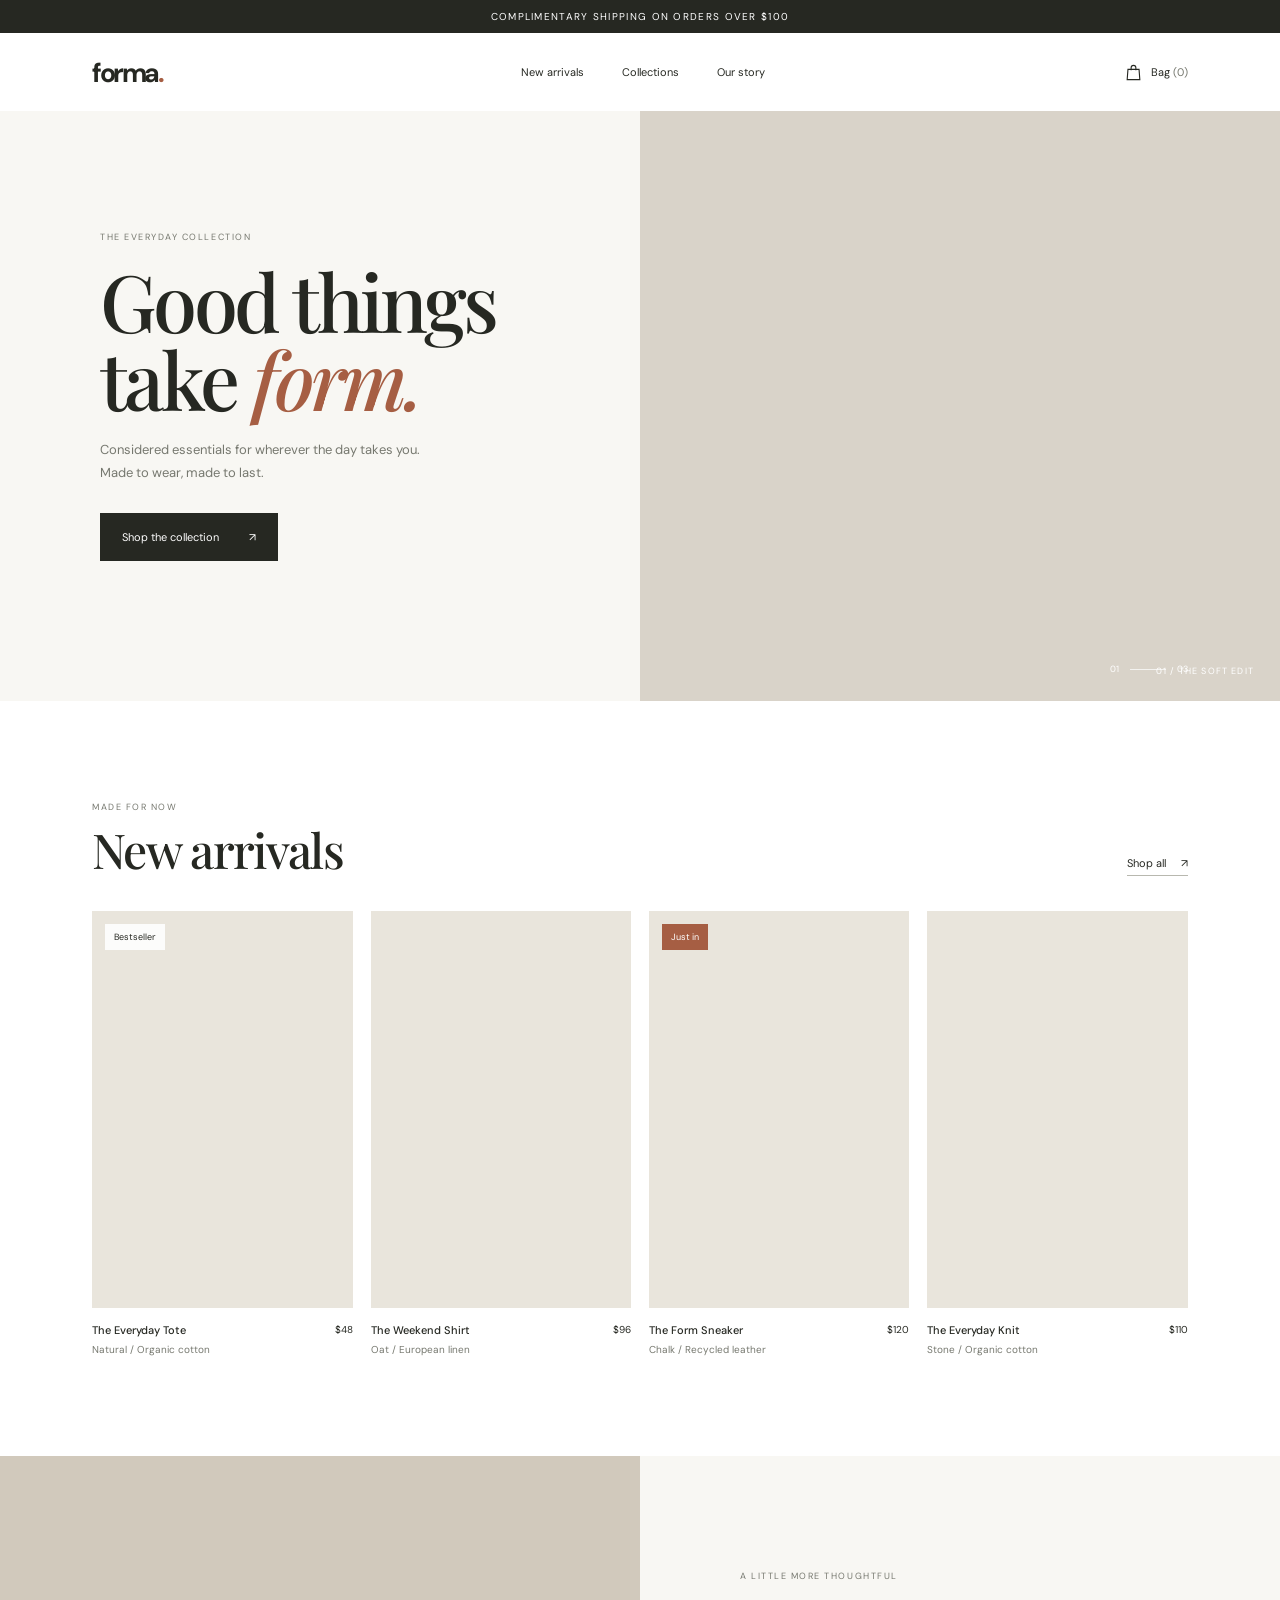
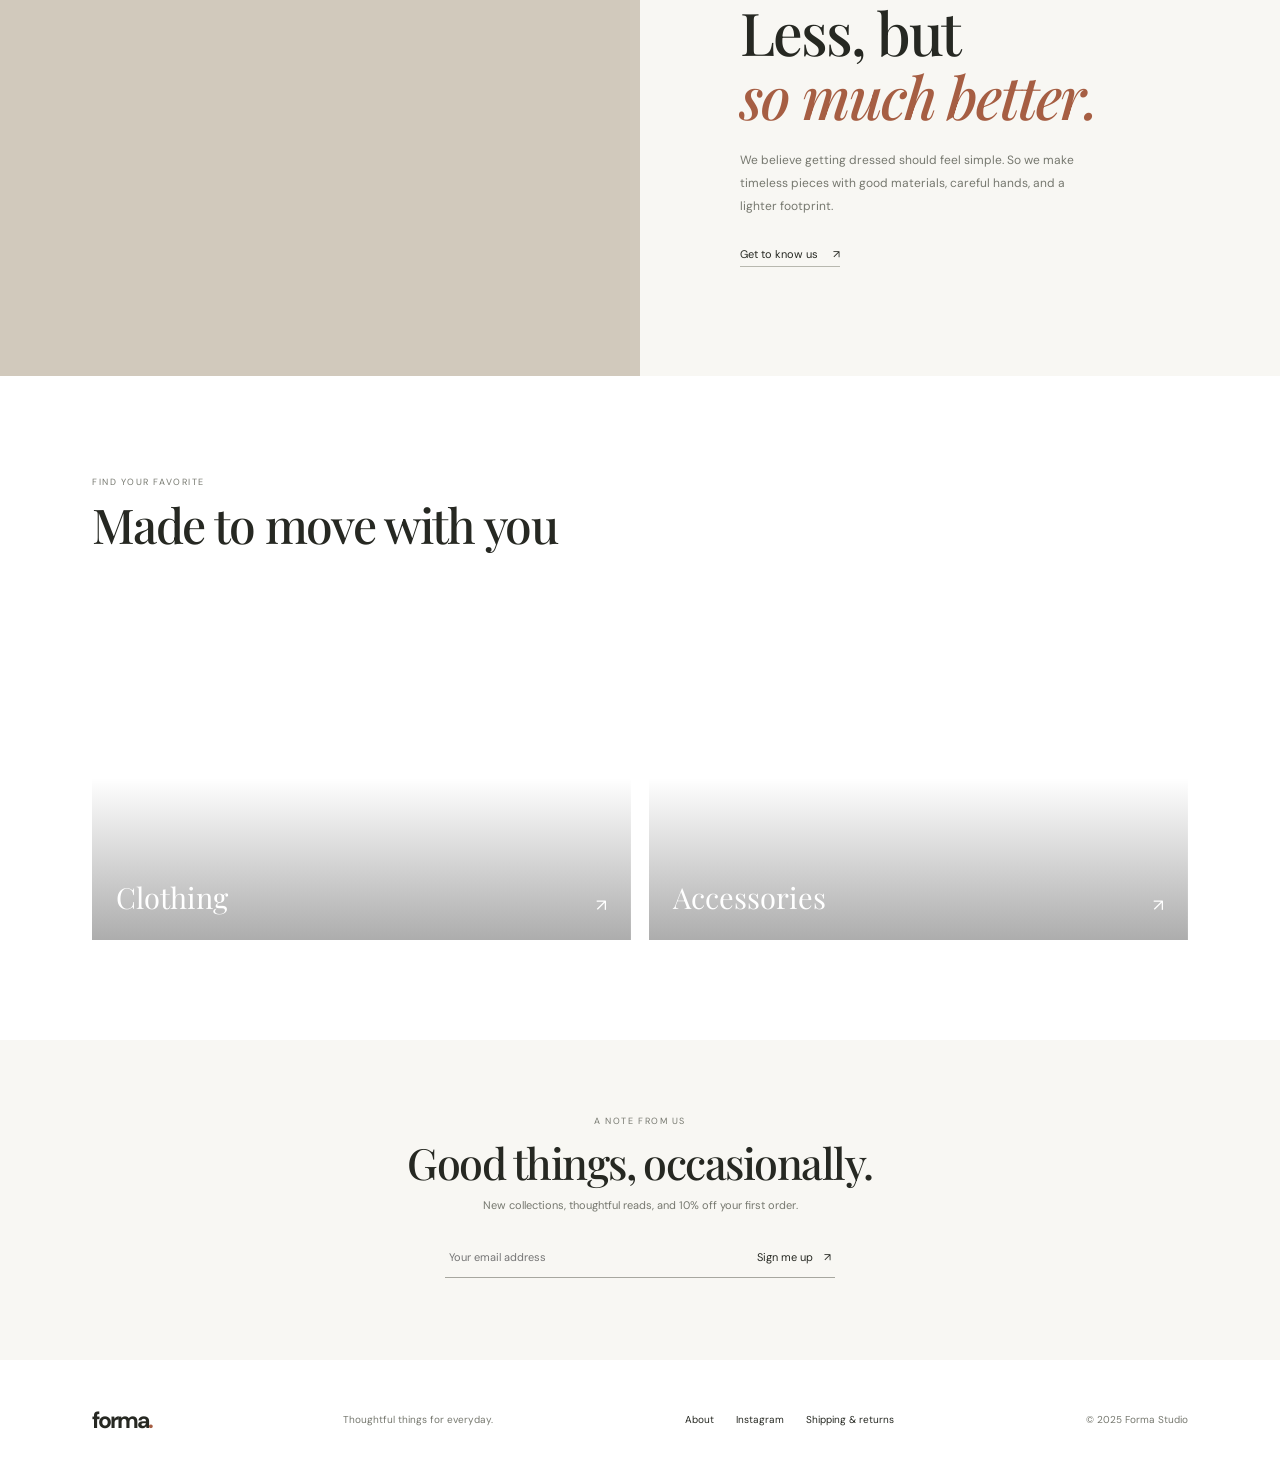
==== website/index.html @ a3ec97dd "website" ====
<!DOCTYPE html>
<html lang="en">
<head>
  <meta charset="UTF-8">
  <meta name="viewport" content="width=device-width, initial-scale=1.0">
  <meta name="description" content="Everyday pieces, thoughtfully made. Shop the latest collection at Forma.">
  <title>Forma — Everyday, elevated</title>
  <link rel="preconnect" href="https://fonts.googleapis.com">
  <link rel="preconnect" href="https://fonts.gstatic.com" crossorigin>
  <link href="https://fonts.googleapis.com/css2?family=DM+Sans:wght@400;500;600;700&family=Playfair+Display:wght@500;600&display=swap" rel="stylesheet">
  <link rel="stylesheet" href="styles.css">
</head>
<body>
  <div class="announcement">Complimentary shipping on orders over $100</div>

  <header class="site-header">
    <a class="wordmark" href="#" aria-label="Forma home">forma<span>.</span></a>
    <nav class="main-nav" aria-label="Main navigation">
      <a href="#new-arrivals">New arrivals</a>
      <a href="#collections">Collections</a>
      <a href="#our-story">Our story</a>
    </nav>
    <a class="bag-link" href="#new-arrivals" aria-label="Shopping bag, 0 items">
      <svg viewBox="0 0 24 24" aria-hidden="true"><path d="M5 8h14l1 13H4L5 8Z"/><path d="M9 9V6a3 3 0 0 1 6 0v3"/></svg>
      <span>Bag <span class="bag-count">(0)</span></span>
    </a>
  </header>

  <main>
    <section class="hero" aria-labelledby="hero-title">
      <div class="hero-content">
        <p class="eyebrow">The everyday collection</p>
        <h1 id="hero-title">Good things<br>take <em>form.</em></h1>
        <p class="hero-copy">Considered essentials for wherever the day takes you. Made to wear, made to last.</p>
        <a class="button button-dark" href="#new-arrivals">Shop the collection <span aria-hidden="true">↗</span></a>
      </div>
      <div class="hero-image" role="img" aria-label="Model wearing a relaxed neutral outfit">
        <span class="image-note">01 / THE SOFT EDIT</span>
      </div>
      <div class="hero-index"><span>01</span><span class="index-line"></span><span>03</span></div>
    </section>

    <section class="featured section-wrap" id="new-arrivals">
      <div class="section-heading">
        <div>
          <p class="eyebrow">Made for now</p>
          <h2>New arrivals</h2>
        </div>
        <a class="text-link" href="#collections">Shop all <span aria-hidden="true">↗</span></a>
      </div>

      <div class="product-grid">
        <article class="product-card">
          <a class="product-image product-one" href="#collections" aria-label="Shop The Everyday Tote">
            <span class="badge">Bestseller</span>
            <span class="quick-view">View item <span aria-hidden="true">↗</span></span>
          </a>
          <div class="product-info"><div><h3>The Everyday Tote</h3><p>Natural / Organic cotton</p></div><span>$48</span></div>
        </article>
        <article class="product-card">
          <a class="product-image product-two" href="#collections" aria-label="Shop The Weekend Shirt">
            <span class="quick-view">View item <span aria-hidden="true">↗</span></span>
          </a>
          <div class="product-info"><div><h3>The Weekend Shirt</h3><p>Oat / European linen</p></div><span>$96</span></div>
        </article>
        <article class="product-card">
          <a class="product-image product-three" href="#collections" aria-label="Shop The Form Sneaker">
            <span class="badge badge-new">Just in</span>
            <span class="quick-view">View item <span aria-hidden="true">↗</span></span>
          </a>
          <div class="product-info"><div><h3>The Form Sneaker</h3><p>Chalk / Recycled leather</p></div><span>$120</span></div>
        </article>
        <article class="product-card">
          <a class="product-image product-four" href="#collections" aria-label="Shop The Everyday Knit">
            <span class="quick-view">View item <span aria-hidden="true">↗</span></span>
          </a>
          <div class="product-info"><div><h3>The Everyday Knit</h3><p>Stone / Organic cotton</p></div><span>$110</span></div>
        </article>
      </div>
    </section>

    <section class="story" id="our-story">
      <div class="story-image" role="img" aria-label="Thoughtful, sustainable clothing details"></div>
      <div class="story-copy">
        <p class="eyebrow">A little more thoughtful</p>
        <h2>Less, but<br><em>so much better.</em></h2>
        <p>We believe getting dressed should feel simple. So we make timeless pieces with good materials, careful hands, and a lighter footprint.</p>
        <a class="text-link" href="#collections">Get to know us <span aria-hidden="true">↗</span></a>
      </div>
    </section>

    <section class="collections section-wrap" id="collections">
      <div class="section-heading">
        <div><p class="eyebrow">Find your favorite</p><h2>Made to move with you</h2></div>
      </div>
      <div class="collection-grid">
        <a href="#new-arrivals" class="collection-card collection-clothing"><span>Clothing</span><span aria-hidden="true">↗</span></a>
        <a href="#new-arrivals" class="collection-card collection-accessories"><span>Accessories</span><span aria-hidden="true">↗</span></a>
      </div>
    </section>

    <section class="newsletter">
      <p class="eyebrow">A note from us</p>
      <h2>Good things, occasionally.</h2>
      <p>New collections, thoughtful reads, and 10% off your first order.</p>
      <form class="signup-form" action="#" method="get">
        <label class="visually-hidden" for="email">Email address</label>
        <input id="email" type="email" name="email" placeholder="Your email address" required>
        <button type="submit" aria-label="Subscribe">Sign me up <span aria-hidden="true">↗</span></button>
      </form>
    </section>
  </main>

  <footer class="site-footer">
    <a class="wordmark" href="#" aria-label="Forma home">forma<span>.</span></a>
    <p>Thoughtful things for everyday.</p>
    <div class="footer-links"><a href="#our-story">About</a><a href="#collections">Instagram</a><a href="#collections">Shipping & returns</a></div>
    <span class="copyright">© 2025 Forma Studio</span>
  </footer>
</body>
</html>
---- website/styles.css ----
:root {
  --ink: #262822;
  --muted: #76786f;
  --paper: #f8f7f3;
  --sand: #e9e5dc;
  --accent: #a65e43;
  --line: #e8e6df;
  --sans: "DM Sans", sans-serif;
  --serif: "Playfair Display", Georgia, serif;
}

* { box-sizing: border-box; }

html { scroll-behavior: smooth; }

body {
  margin: 0;
  color: var(--ink);
  background: #fff;
  font-family: var(--sans);
  font-size: 14px;
  -webkit-font-smoothing: antialiased;
}

a { color: inherit; text-decoration: none; }

.announcement {
  padding: 10px 20px;
  color: #fff;
  background: var(--ink);
  text-align: center;
  font-size: 10px;
  letter-spacing: .13em;
  text-transform: uppercase;
}

.site-header {
  height: 78px;
  padding: 0 7.2%;
  display: flex;
  align-items: center;
  justify-content: space-between;
  background: #fff;
}

.wordmark {
  font-size: 27px;
  font-weight: 700;
  letter-spacing: -.09em;
}

.wordmark span { color: var(--accent); }

.main-nav, .footer-links {
  display: flex;
  align-items: center;
  gap: 38px;
}

.main-nav a, .bag-link, .footer-links a {
  font-size: 11px;
  transition: color .2s ease;
}

.main-nav a:hover, .bag-link:hover, .footer-links a:hover { color: var(--accent); }

.bag-link { display: flex; align-items: center; gap: 8px; }
.bag-link svg { width: 19px; fill: none; stroke: currentColor; stroke-width: 1.4; }
.bag-count { color: var(--muted); }

.hero {
  min-height: 590px;
  position: relative;
  display: grid;
  grid-template-columns: 1fr 1fr;
  background: var(--paper);
}

.hero-content {
  align-self: center;
  justify-self: center;
  width: min(440px, 78%);
  padding: 55px 0 75px;
  z-index: 1;
}

.eyebrow {
  margin: 0 0 18px;
  color: var(--muted);
  font-size: 9px;
  letter-spacing: .17em;
  text-transform: uppercase;
}

h1, h2, h3, p { margin-top: 0; }

h1, h2 {
  font-family: var(--serif);
  font-weight: 500;
}

h1 {
  margin-bottom: 20px;
  font-size: clamp(52px, 6.2vw, 84px);
  line-height: .99;
  letter-spacing: -.045em;
}

h1 em, .story-copy h2 em { color: var(--accent); font-weight: 500; }

.hero-copy {
  max-width: 350px;
  margin-bottom: 29px;
  color: var(--muted);
  font-size: 13px;
  line-height: 1.8;
}

.button {
  min-height: 48px;
  padding: 0 22px;
  display: inline-flex;
  align-items: center;
  justify-content: space-between;
  gap: 30px;
  font-size: 11px;
  transition: background .2s ease, color .2s ease;
}

.button-dark { color: #fff; background: var(--ink); }
.button-dark:hover { background: var(--accent); }

.hero-image {
  position: relative;
  min-height: 590px;
  background: #d9d3c9 url("https://images.unsplash.com/photo-1539109136881-3be0616acf4b?auto=format&fit=crop&w=1400&q=85") center 38% / cover;
}

.image-note {
  position: absolute;
  right: 26px;
  bottom: 24px;
  color: #fff;
  font-size: 9px;
  letter-spacing: .13em;
}

.hero-index {
  position: absolute;
  right: 7.2%;
  bottom: 26px;
  display: flex;
  align-items: center;
  gap: 11px;
  color: #fff;
  font-size: 9px;
}

.index-line { width: 36px; height: 1px; background: rgba(255,255,255,.7); }

.section-wrap { padding: 100px 7.2%; }

.section-heading {
  margin-bottom: 35px;
  display: flex;
  align-items: end;
  justify-content: space-between;
}

.section-heading .eyebrow { margin-bottom: 10px; }

h2 {
  margin-bottom: 0;
  font-size: clamp(32px, 4vw, 48px);
  line-height: 1.1;
  letter-spacing: -.035em;
}

.text-link {
  padding-bottom: 5px;
  border-bottom: 1px solid #b8b8af;
  font-size: 11px;
}

.text-link span { margin-left: 12px; }
.text-link:hover { color: var(--accent); border-color: var(--accent); }

.product-grid {
  display: grid;
  grid-template-columns: repeat(4, 1fr);
  gap: 18px;
}

.product-image {
  height: clamp(250px, 31vw, 410px);
  position: relative;
  display: block;
  overflow: hidden;
  background-color: var(--sand);
  background-position: center;
  background-size: cover;
}

.product-image::after {
  position: absolute;
  inset: 0;
  background: rgba(38, 40, 34, 0);
  content: "";
  transition: background .25s ease;
}

.product-image:hover::after { background: rgba(38, 40, 34, .08); }
.product-one { background-image: url("https://images.unsplash.com/photo-1590874103328-eac38a683ce7?auto=format&fit=crop&w=800&q=80"); }
.product-two { background-image: url("https://images.unsplash.com/photo-1598554747436-c9293d6a588f?auto=format&fit=crop&w=800&q=80"); }
.product-three { background-image: url("https://images.unsplash.com/photo-1549298916-b41d501d3772?auto=format&fit=crop&w=800&q=80"); }
.product-four { background-image: url("https://images.unsplash.com/photo-1576566588028-4147f3842f27?auto=format&fit=crop&w=800&q=80"); }

.badge {
  position: absolute;
  top: 13px;
  left: 13px;
  z-index: 1;
  padding: 7px 9px;
  background: rgba(255,255,255,.88);
  font-size: 9px;
}

.badge-new { color: white; background: var(--accent); }

.quick-view {
  position: absolute;
  right: 12px;
  bottom: 12px;
  left: 12px;
  z-index: 1;
  padding: 13px;
  display: flex;
  justify-content: space-between;
  color: var(--ink);
  background: rgba(255,255,255,.94);
  font-size: 10px;
  opacity: 0;
  transform: translateY(5px);
  transition: opacity .2s ease, transform .2s ease;
}

.product-image:hover .quick-view, .product-image:focus-visible .quick-view { opacity: 1; transform: translateY(0); }

.product-info {
  padding-top: 15px;
  display: flex;
  align-items: start;
  justify-content: space-between;
  gap: 8px;
}

.product-info h3 { margin-bottom: 6px; font-size: 11px; font-weight: 500; }
.product-info p, .product-info > span { margin: 0; color: var(--muted); font-size: 10px; }
.product-info > span { color: var(--ink); }

.story {
  min-height: 520px;
  display: grid;
  grid-template-columns: 1fr 1fr;
  background: var(--paper);
}

.story-image {
  min-height: 520px;
  background: #d1c9bc url("https://images.unsplash.com/photo-1483985988355-763728e1935b?auto=format&fit=crop&w=1300&q=85") center 45% / cover;
}

.story-copy {
  width: min(440px, 76%);
  align-self: center;
  justify-self: center;
  padding: 65px 0;
}

.story-copy h2 { margin-bottom: 20px; font-size: clamp(38px, 4.8vw, 59px); }
.story-copy > p:not(.eyebrow) { max-width: 360px; margin-bottom: 26px; color: var(--muted); font-size: 12px; line-height: 1.9; }

.collections .section-heading { margin-bottom: 30px; }
.collection-grid { display: grid; grid-template-columns: 1fr 1fr; gap: 18px; }

.collection-card {
  min-height: 360px;
  padding: 24px;
  display: flex;
  align-items: end;
  justify-content: space-between;
  color: #fff;
  background-position: center;
  background-size: cover;
  font-family: var(--serif);
  font-size: 29px;
  transition: background-size .3s ease;
}

.collection-clothing { background-image: linear-gradient(0deg, rgba(20,20,20,.35), transparent 45%), url("https://images.unsplash.com/photo-1483985988355-763728e1935b?auto=format&fit=crop&w=1200&q=80"); }
.collection-accessories { background-image: linear-gradient(0deg, rgba(20,20,20,.35), transparent 45%), url("https://images.unsplash.com/photo-1490481651871-ab68de25d43d?auto=format&fit=crop&w=1200&q=80"); }
.collection-card > span:last-child { font-family: var(--sans); font-size: 17px; }

.newsletter {
  padding: 75px 20px 82px;
  text-align: center;
  background: var(--paper);
}

.newsletter .eyebrow { margin-bottom: 12px; }
.newsletter h2 { margin-bottom: 11px; font-size: clamp(30px, 4vw, 43px); }
.newsletter > p:not(.eyebrow) { margin-bottom: 25px; color: var(--muted); font-size: 11px; }

.signup-form {
  width: min(390px, 100%);
  margin: auto;
  display: flex;
  border-bottom: 1px solid #a7a79f;
}

.signup-form input {
  min-width: 0;
  flex: 1;
  padding: 13px 4px;
  border: 0;
  outline: 0;
  background: transparent;
  font: 11px var(--sans);
}

.signup-form button {
  border: 0;
  padding: 0 4px;
  background: transparent;
  color: var(--ink);
  font: 11px var(--sans);
  cursor: pointer;
}

.signup-form button span { margin-left: 8px; }

.site-footer {
  min-height: 120px;
  padding: 28px 7.2%;
  display: flex;
  align-items: center;
  justify-content: space-between;
  gap: 24px;
}

.site-footer .wordmark { font-size: 23px; }
.site-footer > p, .copyright { margin: 0; color: var(--muted); font-size: 10px; }
.footer-links { gap: 22px; }
.footer-links a { font-size: 10px; }

.visually-hidden {
  position: absolute;
  width: 1px;
  height: 1px;
  padding: 0;
  margin: -1px;
  overflow: hidden;
  clip: rect(0, 0, 0, 0);
  white-space: nowrap;
  border: 0;
}

@media (max-width: 800px) {
  .site-header { height: 68px; padding: 0 5%; }
  .main-nav { gap: 18px; }
  .hero { min-height: 500px; grid-template-columns: .9fr 1.1fr; }
  .hero-image { min-height: 500px; }
  .hero-content { width: 82%; }
  .section-wrap { padding: 75px 5%; }
  .product-grid { grid-template-columns: repeat(2, 1fr); row-gap: 28px; }
  .product-image { height: clamp(280px, 55vw, 430px); }
  .site-footer { padding: 28px 5%; flex-wrap: wrap; }
}

@media (max-width: 560px) {
  .announcement { font-size: 8px; }
  .site-header { height: 62px; }
  .wordmark { font-size: 24px; }
  .main-nav { display: none; }
  .hero { min-height: auto; grid-template-columns: 1fr; }
  .hero-content { width: 84%; padding: 58px 0 45px; }
  h1 { font-size: 64px; }
  .hero-image { min-height: 390px; }
  .hero-index { right: 6%; bottom: 20px; }
  .section-wrap { padding: 64px 5%; }
  .section-heading { margin-bottom: 24px; }
  .section-heading h2 { font-size: 34px; }
  .product-grid { gap: 25px 12px; }
  .product-image { height: 57vw; min-height: 210px; }
  .quick-view { display: none; }
  .product-info { padding-top: 11px; }
  .product-info h3 { font-size: 10px; }
  .product-info p, .product-info > span { font-size: 9px; }
  .story { grid-template-columns: 1fr; }
  .story-image { min-height: 360px; }
  .story-copy { width: 84%; padding: 53px 0 62px; }
  .collection-grid { grid-template-columns: 1fr; gap: 12px; }
  .collection-card { min-height: 310px; }
  .newsletter { padding: 63px 8%; }
  .site-footer { justify-content: center; text-align: center; }
  .site-footer .wordmark { flex-basis: 100%; }
  .site-footer > p { flex-basis: 100%; margin-top: -18px; }
  .footer-links { flex-wrap: wrap; justify-content: center; }
  .copyright { flex-basis: 100%; }
}

@media (prefers-reduced-motion: reduce) {
  *, *::before, *::after { scroll-behavior: auto !important; transition-duration: .01ms !important; }
}
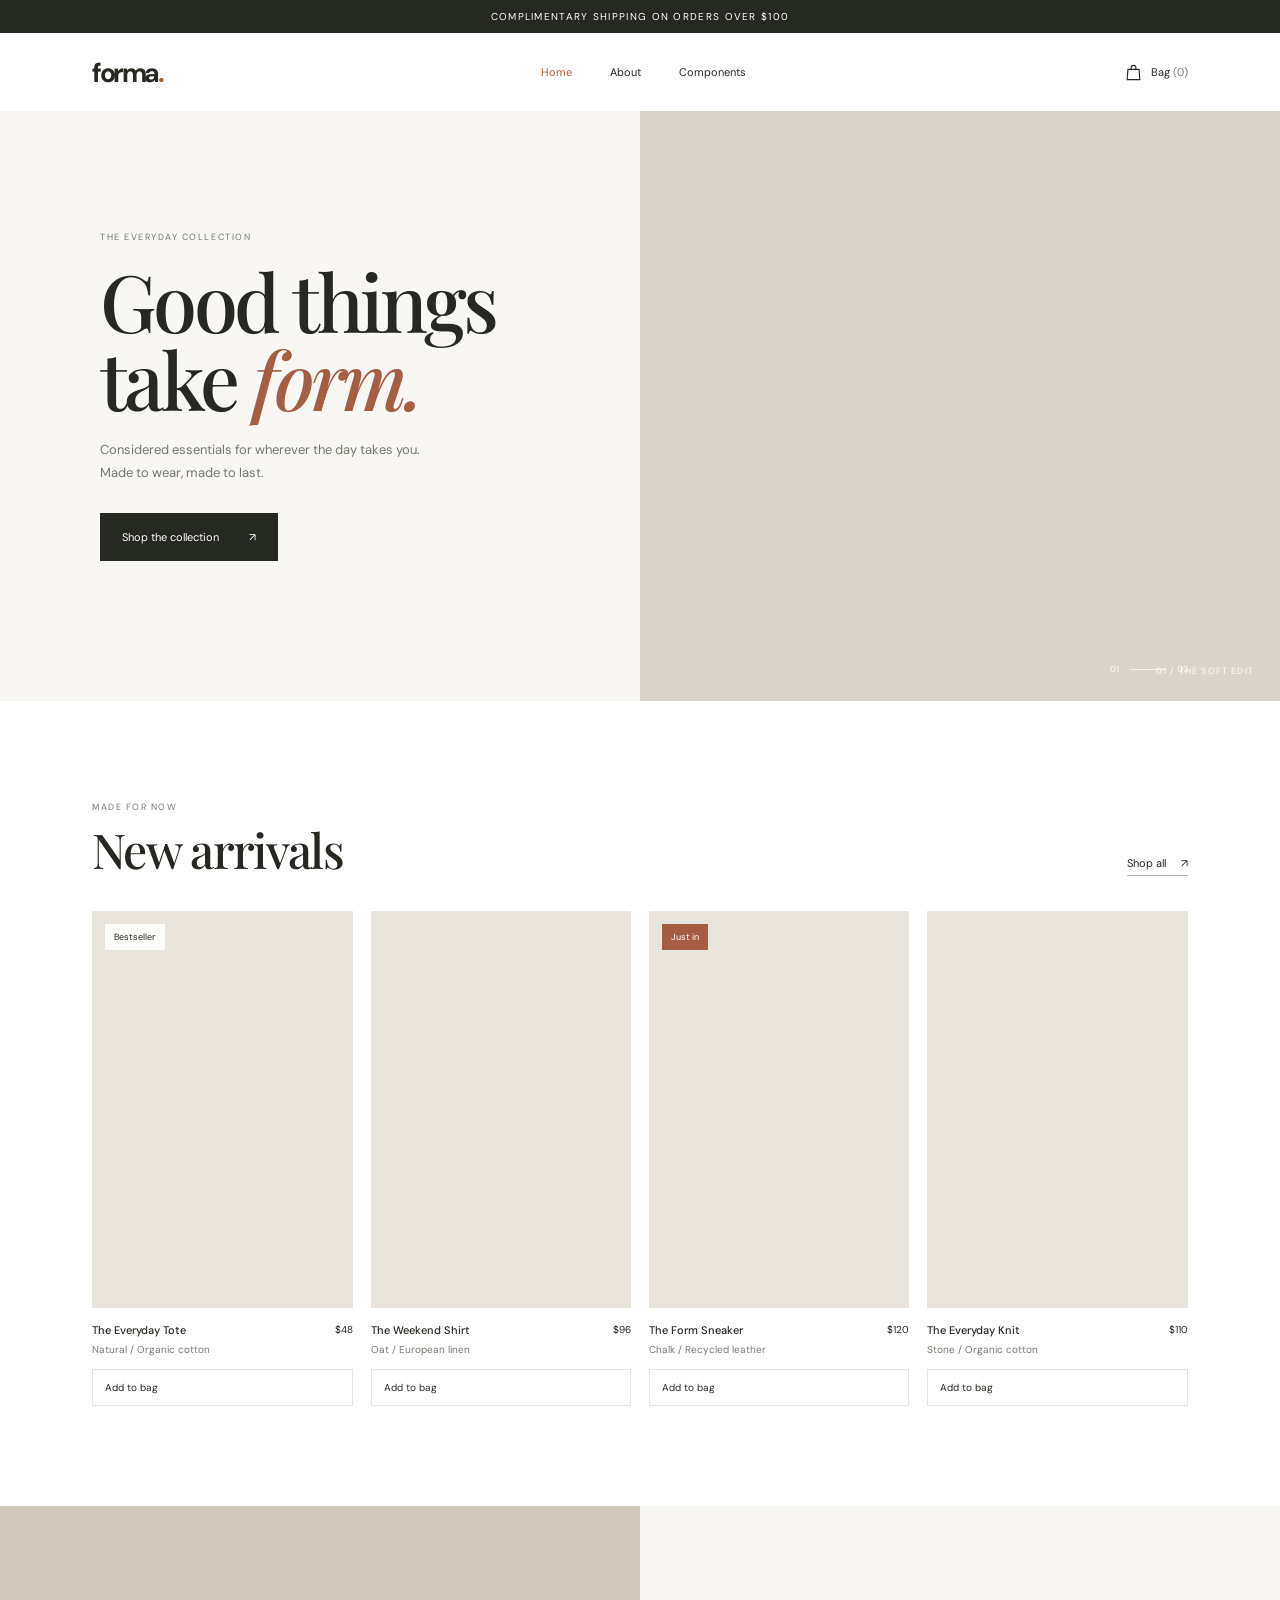
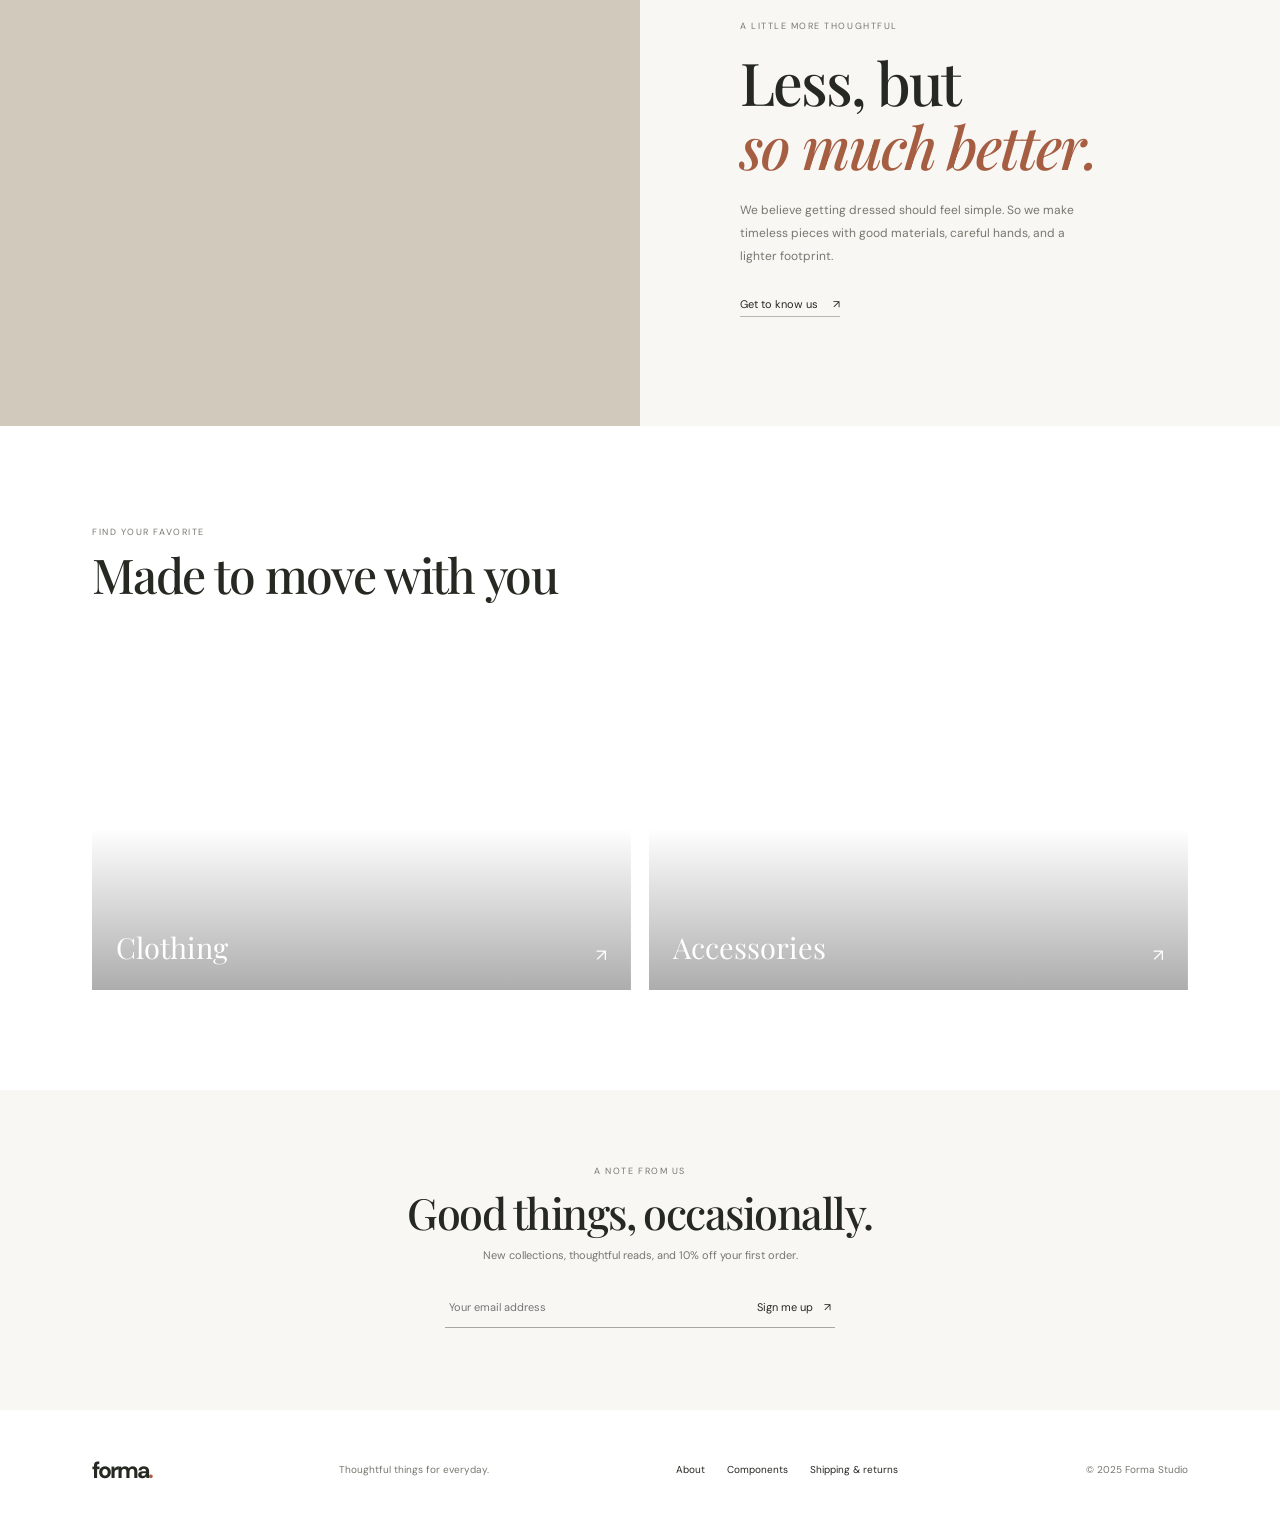
==== commit 4c5e2680: "website" ====
--- a/website/index.html
+++ b/website/index.html
@@ -14,16 +14,20 @@
   <div class="announcement">Complimentary shipping on orders over $100</div>
 
   <header class="site-header">
-    <a class="wordmark" href="#" aria-label="Forma home">forma<span>.</span></a>
-    <nav class="main-nav" aria-label="Main navigation">
-      <a href="#new-arrivals">New arrivals</a>
-      <a href="#collections">Collections</a>
-      <a href="#our-story">Our story</a>
+    <a class="wordmark" href="index.html" aria-label="Forma home">forma<span>.</span></a>
+    <button class="menu-toggle" type="button" aria-expanded="false" aria-controls="main-nav">
+      <span class="visually-hidden">Toggle navigation</span>
+      <span></span><span></span>
+    </button>
+    <nav class="main-nav" id="main-nav" aria-label="Main navigation">
+      <a href="index.html" aria-current="page">Home</a>
+      <a href="about.html">About</a>
+      <a href="components.html">Components</a>
     </nav>
-    <a class="bag-link" href="#new-arrivals" aria-label="Shopping bag, 0 items">
+    <button class="bag-link" type="button" aria-label="Shopping bag, 0 items">
       <svg viewBox="0 0 24 24" aria-hidden="true"><path d="M5 8h14l1 13H4L5 8Z"/><path d="M9 9V6a3 3 0 0 1 6 0v3"/></svg>
-      <span>Bag <span class="bag-count">(0)</span></span>
-    </a>
+      <span>Bag <span class="bag-count" aria-live="polite">(0)</span></span>
+    </button>
   </header>
 
   <main>
@@ -56,12 +60,14 @@
             <span class="quick-view">View item <span aria-hidden="true">↗</span></span>
           </a>
           <div class="product-info"><div><h3>The Everyday Tote</h3><p>Natural / Organic cotton</p></div><span>$48</span></div>
+          <button class="add-to-bag" type="button" data-product="The Everyday Tote" data-price="48">Add to bag</button>
         </article>
         <article class="product-card">
           <a class="product-image product-two" href="#collections" aria-label="Shop The Weekend Shirt">
             <span class="quick-view">View item <span aria-hidden="true">↗</span></span>
           </a>
           <div class="product-info"><div><h3>The Weekend Shirt</h3><p>Oat / European linen</p></div><span>$96</span></div>
+          <button class="add-to-bag" type="button" data-product="The Weekend Shirt" data-price="96">Add to bag</button>
         </article>
         <article class="product-card">
           <a class="product-image product-three" href="#collections" aria-label="Shop The Form Sneaker">
@@ -69,12 +75,14 @@
             <span class="quick-view">View item <span aria-hidden="true">↗</span></span>
           </a>
           <div class="product-info"><div><h3>The Form Sneaker</h3><p>Chalk / Recycled leather</p></div><span>$120</span></div>
+          <button class="add-to-bag" type="button" data-product="The Form Sneaker" data-price="120">Add to bag</button>
         </article>
         <article class="product-card">
           <a class="product-image product-four" href="#collections" aria-label="Shop The Everyday Knit">
             <span class="quick-view">View item <span aria-hidden="true">↗</span></span>
           </a>
           <div class="product-info"><div><h3>The Everyday Knit</h3><p>Stone / Organic cotton</p></div><span>$110</span></div>
+          <button class="add-to-bag" type="button" data-product="The Everyday Knit" data-price="110">Add to bag</button>
         </article>
       </div>
     </section>
@@ -85,7 +93,7 @@
         <p class="eyebrow">A little more thoughtful</p>
         <h2>Less, but<br><em>so much better.</em></h2>
         <p>We believe getting dressed should feel simple. So we make timeless pieces with good materials, careful hands, and a lighter footprint.</p>
-        <a class="text-link" href="#collections">Get to know us <span aria-hidden="true">↗</span></a>
+        <a class="text-link" href="about.html">Get to know us <span aria-hidden="true">↗</span></a>
       </div>
     </section>
 
@@ -112,10 +120,12 @@
   </main>
 
   <footer class="site-footer">
-    <a class="wordmark" href="#" aria-label="Forma home">forma<span>.</span></a>
+    <a class="wordmark" href="index.html" aria-label="Forma home">forma<span>.</span></a>
     <p>Thoughtful things for everyday.</p>
-    <div class="footer-links"><a href="#our-story">About</a><a href="#collections">Instagram</a><a href="#collections">Shipping & returns</a></div>
+    <div class="footer-links"><a href="about.html">About</a><a href="components.html">Components</a><a href="#collections">Shipping & returns</a></div>
     <span class="copyright">© 2025 Forma Studio</span>
   </footer>
+  <p class="site-message" role="status" aria-live="polite"></p>
+  <script src="site.js" defer></script>
 </body>
 </html>
--- a/website/styles.css
+++ b/website/styles.css
@@ -63,10 +63,22 @@
 }
 
 .main-nav a:hover, .bag-link:hover, .footer-links a:hover { color: var(--accent); }
-
-.bag-link { display: flex; align-items: center; gap: 8px; }
+.main-nav a[aria-current="page"] { color: var(--accent); }
+
+.bag-link {
+  display: flex;
+  align-items: center;
+  gap: 8px;
+  padding: 8px 0;
+  border: 0;
+  background: transparent;
+  color: inherit;
+  font-family: var(--sans);
+  cursor: pointer;
+}
 .bag-link svg { width: 19px; fill: none; stroke: currentColor; stroke-width: 1.4; }
 .bag-count { color: var(--muted); }
+.menu-toggle { display: none; }
 
 .hero {
   min-height: 590px;
@@ -258,6 +270,25 @@
 .product-info p, .product-info > span { margin: 0; color: var(--muted); font-size: 10px; }
 .product-info > span { color: var(--ink); }
 
+.add-to-bag {
+  width: 100%;
+  margin-top: 13px;
+  padding: 11px 12px;
+  border: 1px solid var(--line);
+  background: transparent;
+  color: var(--ink);
+  font: 10px var(--sans);
+  text-align: left;
+  cursor: pointer;
+  transition: border-color .2s ease, background .2s ease, color .2s ease;
+}
+
+.add-to-bag:hover, .add-to-bag:focus-visible {
+  border-color: var(--ink);
+  background: var(--ink);
+  color: #fff;
+}
+
 .story {
   min-height: 520px;
   display: grid;
@@ -352,6 +383,52 @@
 .site-footer > p, .copyright { margin: 0; color: var(--muted); font-size: 10px; }
 .footer-links { gap: 22px; }
 .footer-links a { font-size: 10px; }
+
+.page-intro, .catalog-intro {
+  padding: 110px 8% 100px;
+  background: var(--paper);
+}
+
+.page-intro h1, .catalog-intro h1 {
+  max-width: 800px;
+  margin-bottom: 22px;
+  font-size: clamp(54px, 8vw, 104px);
+}
+
+.page-intro h1 em, .catalog-intro h1 em, .about-copy h2 em { color: var(--accent); font-weight: 500; }
+.page-intro > p:last-child, .catalog-intro > p:last-child { max-width: 470px; margin-bottom: 0; color: var(--muted); font-size: 13px; line-height: 1.8; }
+
+.about-feature { display: grid; grid-template-columns: 1fr 1fr; background: var(--paper); }
+.about-image {
+  min-height: 570px;
+  background: #d1c9bc url("https://images.unsplash.com/photo-1483985988355-763728e1935b?auto=format&fit=crop&w=1300&q=85") center 45% / cover;
+}
+.about-copy { width: min(480px, 78%); align-self: center; justify-self: center; padding: 75px 0; }
+.about-copy h2 { margin-bottom: 22px; font-size: clamp(40px, 5vw, 62px); }
+.about-copy > p:not(.eyebrow) { color: var(--muted); font-size: 12px; line-height: 1.9; }
+.about-copy > p:last-child { margin-bottom: 0; }
+
+.values { text-align: center; }
+.values > .eyebrow { margin-bottom: 10px; }
+.values > h2 { margin-bottom: 48px; }
+.value-grid { margin-bottom: 42px; display: grid; grid-template-columns: repeat(3, 1fr); gap: 38px; text-align: left; }
+.value-grid article { padding-top: 22px; border-top: 1px solid var(--line); }
+.value-grid article > span { color: var(--accent); font-size: 10px; }
+.value-grid h3 { margin: 20px 0 10px; font-family: var(--serif); font-size: 22px; font-weight: 500; }
+.value-grid p { max-width: 300px; margin-bottom: 0; color: var(--muted); font-size: 11px; line-height: 1.8; }
+
+.catalog-intro { padding-top: 90px; padding-bottom: 78px; }
+.catalog-intro h1 { margin-bottom: 10px; }
+.catalog-intro > p:last-child { font-size: 12px; }
+.catalog-toolbar { margin-bottom: 28px; display: flex; align-items: center; justify-content: space-between; gap: 24px; }
+.catalog-toolbar > p { margin: 0; color: var(--muted); font-size: 11px; }
+.filter-controls { display: flex; gap: 8px; }
+.filter-button { padding: 9px 14px; border: 1px solid var(--line); background: transparent; color: var(--ink); font: 10px var(--sans); cursor: pointer; }
+.filter-button:hover, .filter-button.is-active { border-color: var(--ink); background: var(--ink); color: #fff; }
+.catalog-grid { row-gap: 38px; }
+.empty-products { padding: 45px 0; color: var(--muted); font-size: 12px; text-align: center; }
+.site-message { position: fixed; z-index: 5; right: 20px; bottom: 20px; max-width: min(400px, calc(100vw - 40px)); margin: 0; padding: 14px 18px; background: var(--ink); color: #fff; font-size: 11px; line-height: 1.6; }
+.site-message:empty { display: none; }
 
 .visually-hidden {
   position: absolute;
@@ -375,13 +452,44 @@
   .product-grid { grid-template-columns: repeat(2, 1fr); row-gap: 28px; }
   .product-image { height: clamp(280px, 55vw, 430px); }
   .site-footer { padding: 28px 5%; flex-wrap: wrap; }
+  .page-intro, .catalog-intro { padding-right: 5%; padding-left: 5%; }
 }
 
 @media (max-width: 560px) {
   .announcement { font-size: 8px; }
   .site-header { height: 62px; }
   .wordmark { font-size: 24px; }
-  .main-nav { display: none; }
+  .site-header { position: relative; }
+  .menu-toggle {
+    width: 34px;
+    height: 34px;
+    margin-left: auto;
+    padding: 8px 5px;
+    display: flex;
+    flex-direction: column;
+    justify-content: center;
+    gap: 5px;
+    border: 0;
+    background: transparent;
+    cursor: pointer;
+  }
+  .menu-toggle > span:not(.visually-hidden) { width: 22px; height: 1px; background: var(--ink); }
+  .main-nav {
+    position: absolute;
+    z-index: 4;
+    top: 100%;
+    right: 0;
+    left: 0;
+    padding: 0 5%;
+    display: none;
+    align-items: stretch;
+    gap: 0;
+    background: #fff;
+    box-shadow: 0 12px 18px rgba(38, 40, 34, .08);
+  }
+  .main-nav.is-open { display: flex; flex-direction: column; }
+  .main-nav a { padding: 15px 0; border-top: 1px solid var(--line); }
+  .bag-link { margin-left: 12px; }
   .hero { min-height: auto; grid-template-columns: 1fr; }
   .hero-content { width: 84%; padding: 58px 0 45px; }
   h1 { font-size: 64px; }
@@ -407,6 +515,17 @@
   .site-footer > p { flex-basis: 100%; margin-top: -18px; }
   .footer-links { flex-wrap: wrap; justify-content: center; }
   .copyright { flex-basis: 100%; }
+  .page-intro { padding-top: 75px; padding-bottom: 70px; }
+  .page-intro h1, .catalog-intro h1 { font-size: 57px; }
+  .about-feature { grid-template-columns: 1fr; }
+  .about-image { min-height: 360px; }
+  .about-copy { width: 84%; padding: 55px 0; }
+  .value-grid { grid-template-columns: 1fr; gap: 28px; }
+  .values > h2 { margin-bottom: 34px; }
+  .catalog-intro { padding-top: 65px; padding-bottom: 58px; }
+  .catalog-toolbar { align-items: flex-start; flex-direction: column; gap: 16px; }
+  .filter-controls { width: 100%; flex-wrap: wrap; }
+  .filter-button { flex: 1; padding: 9px 8px; }
 }
 
 @media (prefers-reduced-motion: reduce) {
